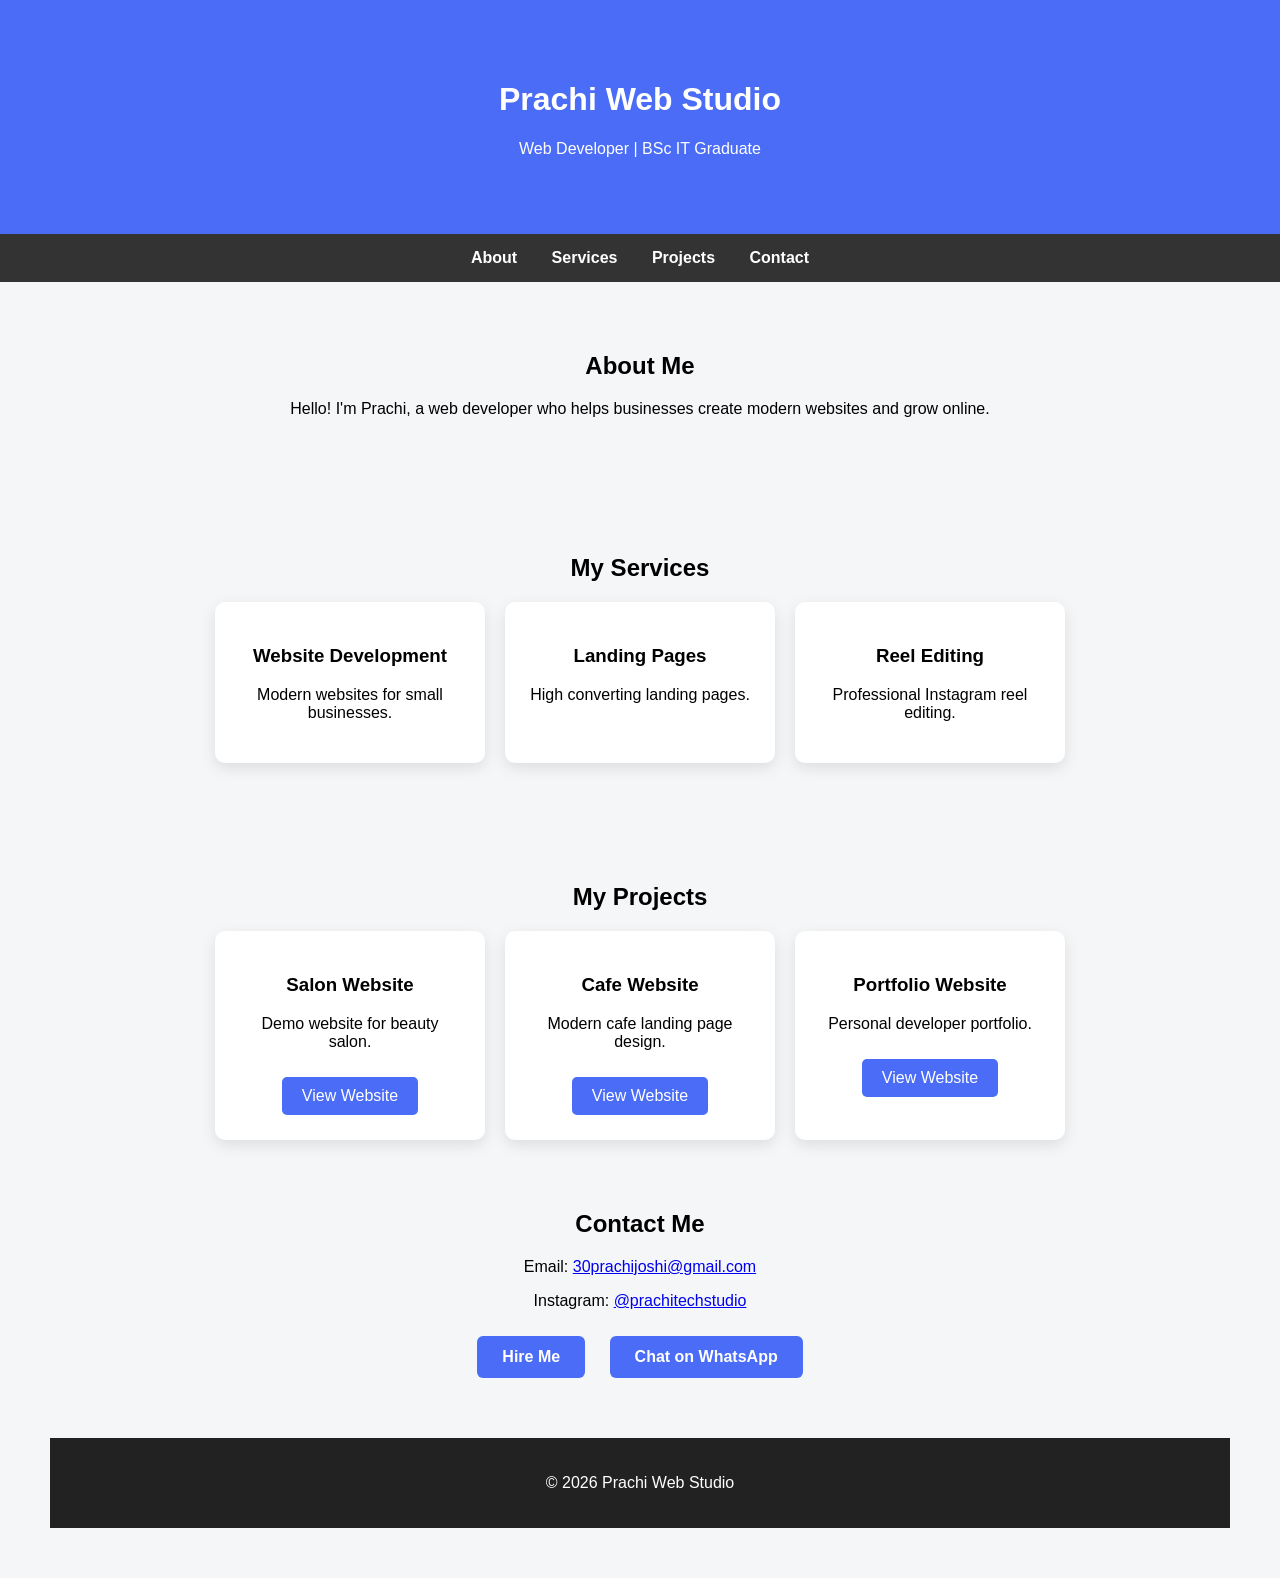
==== index.html @ bec8d9a1 "Update index.html" ====
<!DOCTYPE html>
<html>
<head>
<title>Prachi Web Studio</title>
<link rel="stylesheet" href="style.css">
</head>

<body>

<header>
<h1>Prachi Web Studio</h1>
<p>Web Developer | BSc IT Graduate</p>
</header>

<nav>
<a href="#about">About</a>
<a href="#services">Services</a>
<a href="#projects">Projects</a>
<a href="#contact">Contact</a>
</nav>

<section id="about">
<h2>About Me</h2>
<p>Hello! I'm Prachi, a web developer who helps businesses create modern websites and grow online.</p>
</section>

<section id="services">
<h2>My Services</h2>

<div class="container">

<div class="card">
<h3>Website Development</h3>
<p>Modern websites for small businesses.</p>
</div>

<div class="card">
<h3>Landing Pages</h3>
<p>High converting landing pages.</p>
</div>

<div class="card">
<h3>Reel Editing</h3>
<p>Professional Instagram reel editing.</p>
</div>

</div>

</section>

<section id="projects">

<h2>My Projects</h2>

<div class="container">

<div class="card">
<h3>Salon Website</h3>
<p>Demo website for beauty salon.</p>
<a href="salon-website/" class="project-btn">View Website</a>
</div>

<div class="card">
<h3>Cafe Website</h3>
<p>Modern cafe landing page design.</p>
<a href="cafe-website/" class="project-btn">View Website</a>
</div>

<div class="card">
<h3>Portfolio Website</h3>
<p>Personal developer portfolio.</p>
<a href="portfolio-website/" class="project-btn">View Website</a>
</div>

</div>

<section id="contact">

<h2>Contact Me</h2>

<p>Email: <a href="mailto:30prachijoshi@gmail.com">30prachijoshi@gmail.com</a></p>

<p>Instagram: <a href="https://www.instagram.com/prachitechstudio" target="_blank">@prachitechstudio</a></p>

<a href="mailto:30prachijoshi@gmail.com" class="contact-btn">Hire Me</a>

<a href="https://wa.me/919653241421?text=Hello%20Prachi,%20I%20came%20across%20your%20portfolio%20and%20I%20am%20interested%20in%20your%20web%20development%20services.%20I%20would%20like%20to%20discuss%20a%20project%20with%20you." target="_blank" class="contact-btn">Chat on WhatsApp</a>

</section>

<footer>

<p>© 2026 Prachi Web Studio</p>

</footer>

</body>
</html>
---- style.css ----
body{
font-family:Arial;
margin:0;
background:#f4f6f8;
text-align:center;
}

header{
background:#4a6cf7;
color:white;
padding:60px;
}

nav{
background:#333;
padding:15px;
}

nav a{
color:white;
margin:15px;
text-decoration:none;
font-weight:bold;
}

section{
padding:50px;
}

.container{
display:flex;
justify-content:center;
gap:20px;
flex-wrap:wrap;
}

.card{
background:white;
padding:25px;
width:220px;
border-radius:10px;
box-shadow:0 5px 15px rgba(0,0,0,0.1);
}

button{
background:#4a6cf7;
color:white;
border:none;
padding:12px 25px;
border-radius:5px;
cursor:pointer;
}

footer{
background:#222;
color:white;
padding:20px;
}

.project-btn{
display:inline-block;
margin-top:10px;
padding:10px 20px;
background:#4a6cf7;
color:white;
text-decoration:none;
border-radius:5px;
}

.contact-btn{
display:inline-block;
margin:10px;
padding:12px 25px;
background:#4a6cf7;
color:white;
text-decoration:none;
border-radius:6px;
font-weight:bold;
}

.whatsapp-float{
position:fixed;
bottom:20px;
right:20px;
background:#25D366;
color:white;
padding:15px 20px;
border-radius:50px;
text-decoration:none;
font-weight:bold;
box-shadow:0 4px 10px rgba(0,0,0,0.2);
}
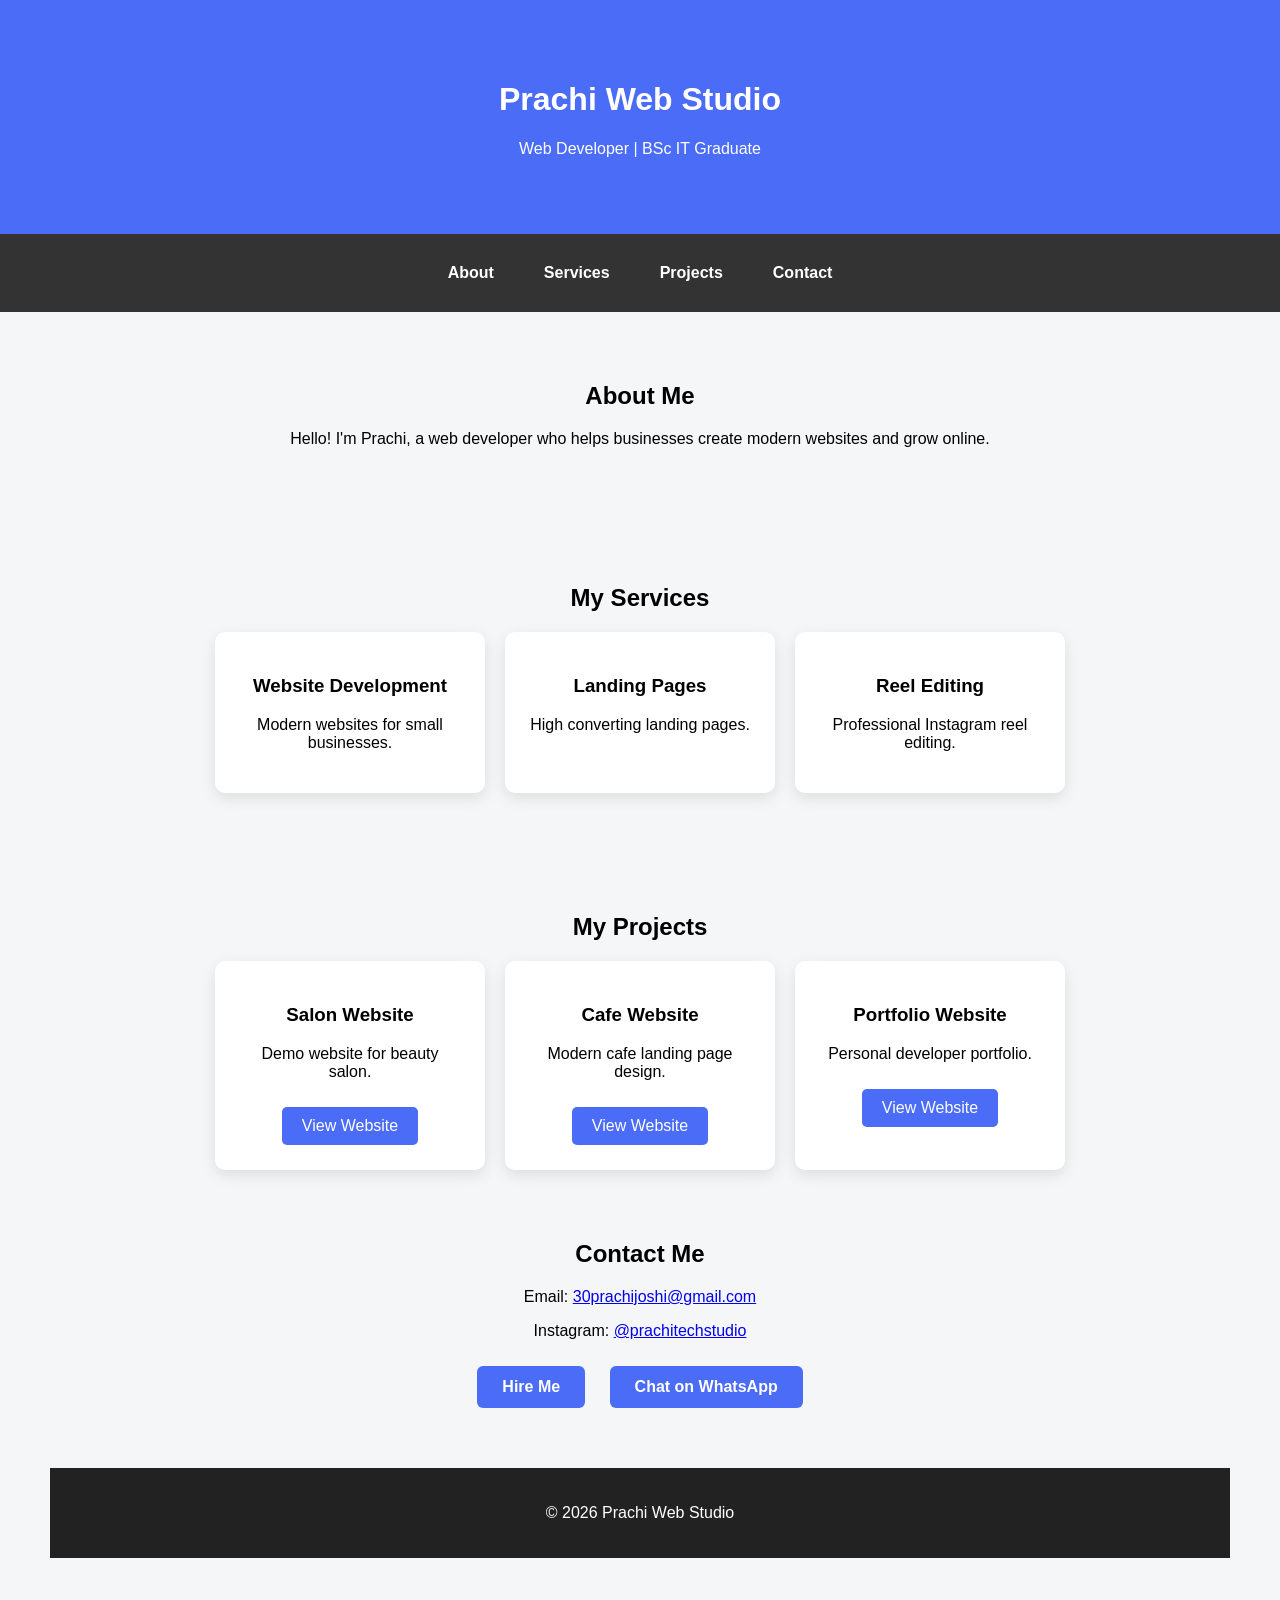
==== commit 8d4193cf: "Update index.html" ====
--- a/index.html
+++ b/index.html
@@ -2,6 +2,7 @@
 <html>
 <head>
 <title>Prachi Web Studio</title>
+<meta name="viewport" content="width=device-width, initial-scale=1.0">
 <link rel="stylesheet" href="style.css">
 </head>
 
@@ -13,10 +14,18 @@
 </header>
 
 <nav>
+
+<div class="menu-toggle" onclick="toggleMenu()">
+☰
+</div>
+
+<div class="nav-links" id="navLinks">
 <a href="#about">About</a>
 <a href="#services">Services</a>
 <a href="#projects">Projects</a>
 <a href="#contact">Contact</a>
+</div>
+
 </nav>
 
 <section id="about">
@@ -80,7 +89,7 @@
 
 <p>Email: <a href="mailto:30prachijoshi@gmail.com">30prachijoshi@gmail.com</a></p>
 
-<p>Instagram: <a href="https://www.instagram.com/prachitechstudio" target="_blank">@prachitechstudio</a></p>
+<p>Instagram: <a href="https://www.instagram.com/prachitechstudio/" target="_blank">@prachitechstudio</a></p>
 
 <a href="mailto:30prachijoshi@gmail.com" class="contact-btn">Hire Me</a>
 
@@ -94,5 +103,20 @@
 
 </footer>
 
+<script>
+
+function toggleMenu(){
+var menu=document.getElementById("navLinks");
+
+if(menu.style.display==="block"){
+menu.style.display="none";
+}else{
+menu.style.display="block";
+}
+
+}
+
+</script>
+
 </body>
 </html>
--- a/style.css
+++ b/style.css
@@ -90,3 +90,82 @@
 font-weight:bold;
 box-shadow:0 4px 10px rgba(0,0,0,0.2);
 }
+
+/* Tablet */
+@media (max-width:900px){
+
+.container{
+flex-direction:column;
+align-items:center;
+}
+
+nav a{
+display:block;
+margin:10px 0;
+}
+
+.hero{
+padding:60px 20px;
+}
+
+}
+
+/* Mobile */
+@media (max-width:600px){
+
+h1{
+font-size:28px;
+}
+
+.card{
+width:90%;
+}
+
+.hero{
+padding:50px 15px;
+}
+
+.contact-btn{
+display:block;
+margin:10px auto;
+width:200px;
+}
+
+}
+
+.menu-toggle{
+display:none;
+font-size:28px;
+cursor:pointer;
+color:white;
+}
+
+.nav-links{
+display:flex;
+justify-content:center;
+gap:20px;
+}
+
+/* Mobile menu */
+@media (max-width:768px){
+
+.menu-toggle{
+display:block;
+text-align:center;
+padding:10px;
+background:#222;
+}
+
+.nav-links{
+display:none;
+flex-direction:column;
+text-align:center;
+background:#222;
+}
+
+.nav-links a{
+display:block;
+padding:10px;
+}
+
+}
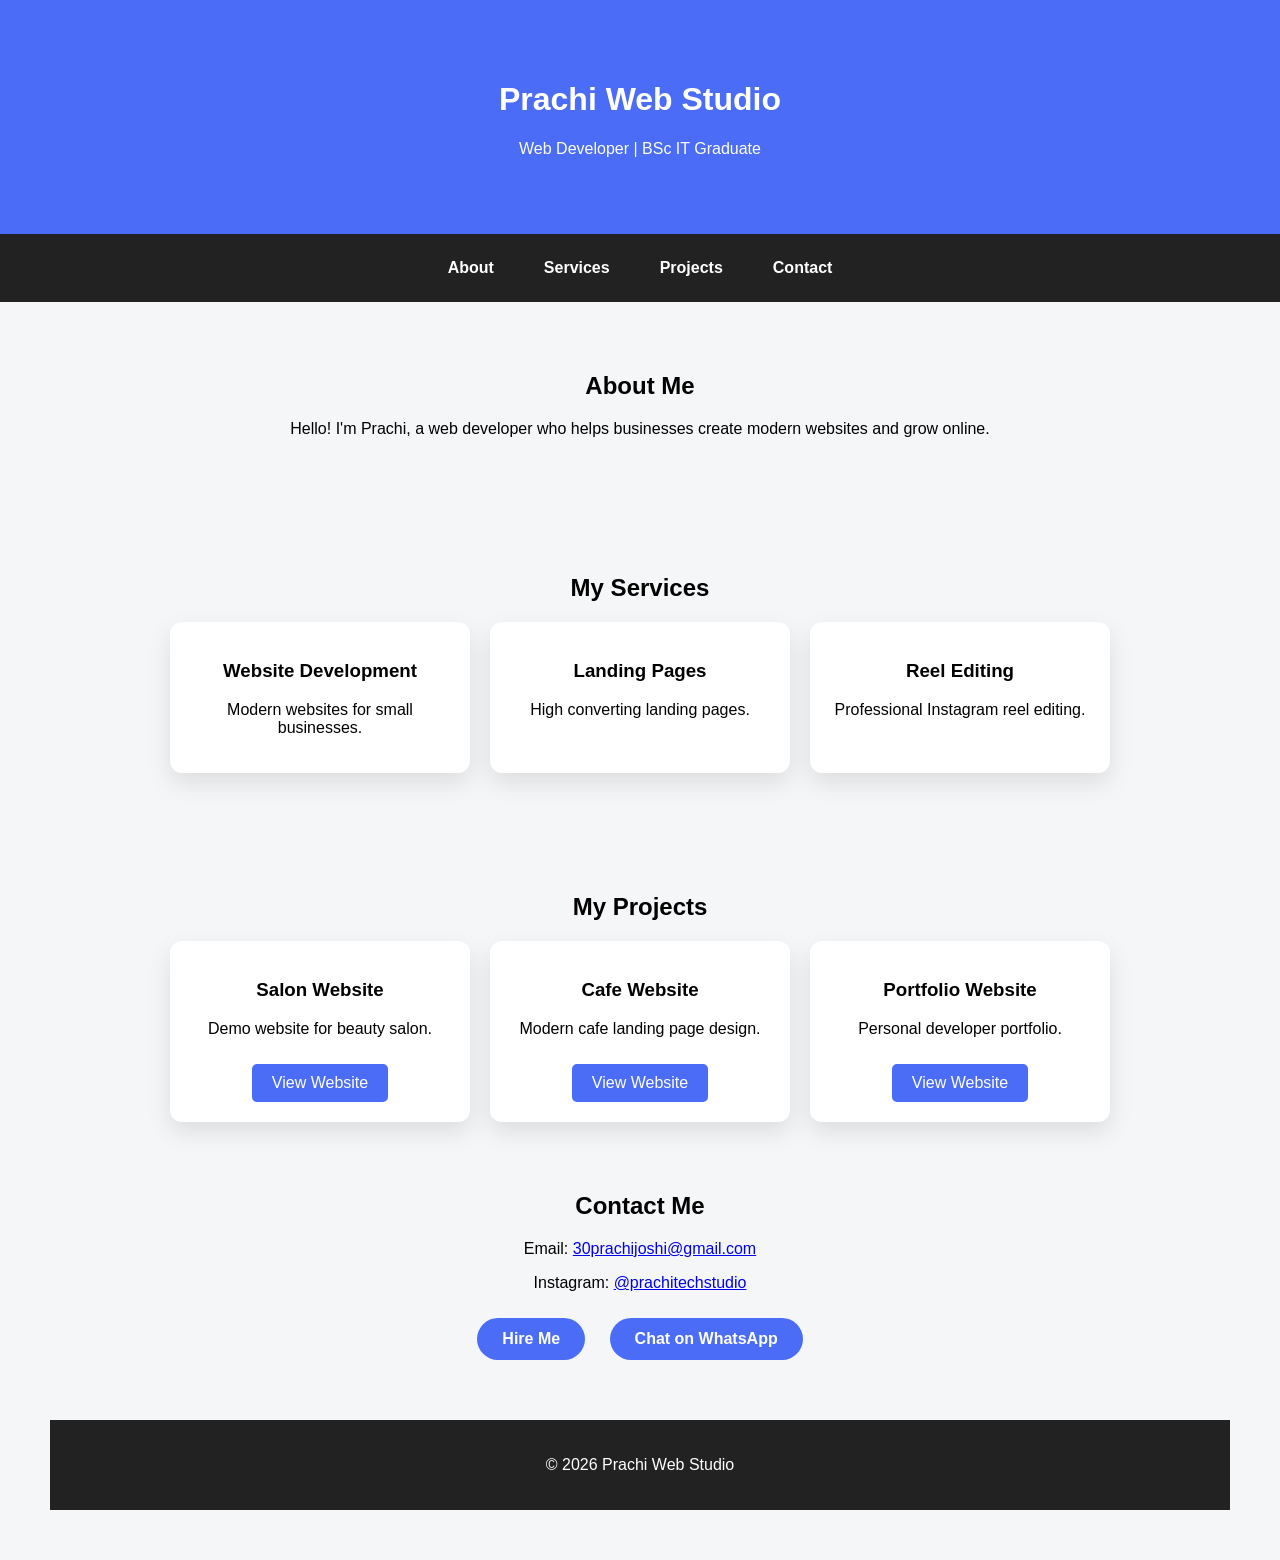
==== commit afa6af7b: "Update index.html" ====
--- a/index.html
+++ b/index.html
@@ -15,9 +15,7 @@
 
 <nav>
 
-<div class="menu-toggle" onclick="toggleMenu()">
-☰
-</div>
+<div class="menu-toggle" onclick="toggleMenu()">☰</div>
 
 <div class="nav-links" id="navLinks">
 <a href="#about">About</a>
--- a/style.css
+++ b/style.css
@@ -36,10 +36,16 @@
 
 .card{
 background:white;
-padding:25px;
-width:220px;
-border-radius:10px;
-box-shadow:0 5px 15px rgba(0,0,0,0.1);
+padding:20px;
+width:260px;
+border-radius:12px;
+box-shadow:0 10px 25px rgba(0,0,0,0.1);
+transition:0.3s;
+}
+
+.card:hover{
+transform:translateY(-8px);
+box-shadow:0 15px 30px rgba(0,0,0,0.2);
 }
 
 button{
@@ -74,8 +80,13 @@
 background:#4a6cf7;
 color:white;
 text-decoration:none;
-border-radius:6px;
+border-radius:30px;
 font-weight:bold;
+transition:0.3s;
+}
+
+.contact-btn:hover{
+background:#2f4ed8;
 }
 
 .whatsapp-float{
@@ -133,11 +144,20 @@
 
 }
 
+nav{
+background:#222;
+padding:10px;
+position:relative;
+}
+
 .menu-toggle{
 display:none;
 font-size:28px;
 cursor:pointer;
 color:white;
+position:absolute;
+left:15px;
+top:10px;
 }
 
 .nav-links{
@@ -146,26 +166,44 @@
 gap:20px;
 }
 
-/* Mobile menu */
+.nav-links a{
+color:white;
+text-decoration:none;
+}
+
+/* Mobile */
 @media (max-width:768px){
 
 .menu-toggle{
 display:block;
-text-align:center;
-padding:10px;
-background:#222;
 }
 
 .nav-links{
 display:none;
 flex-direction:column;
+background:#222;
+margin-top:40px;
+}
+
+.nav-links a{
+padding:10px;
+border-top:1px solid #444;
+}
+
+}
+
+.hero{
+background:linear-gradient(135deg,#4a6cf7,#6a8cff);
+color:white;
+padding:100px 20px;
 text-align:center;
-background:#222;
-}
-
-.nav-links a{
-display:block;
-padding:10px;
-}
-
-}
+}
+
+.hero h1{
+font-size:40px;
+margin-bottom:10px;
+}
+
+.hero p{
+font-size:18px;
+}
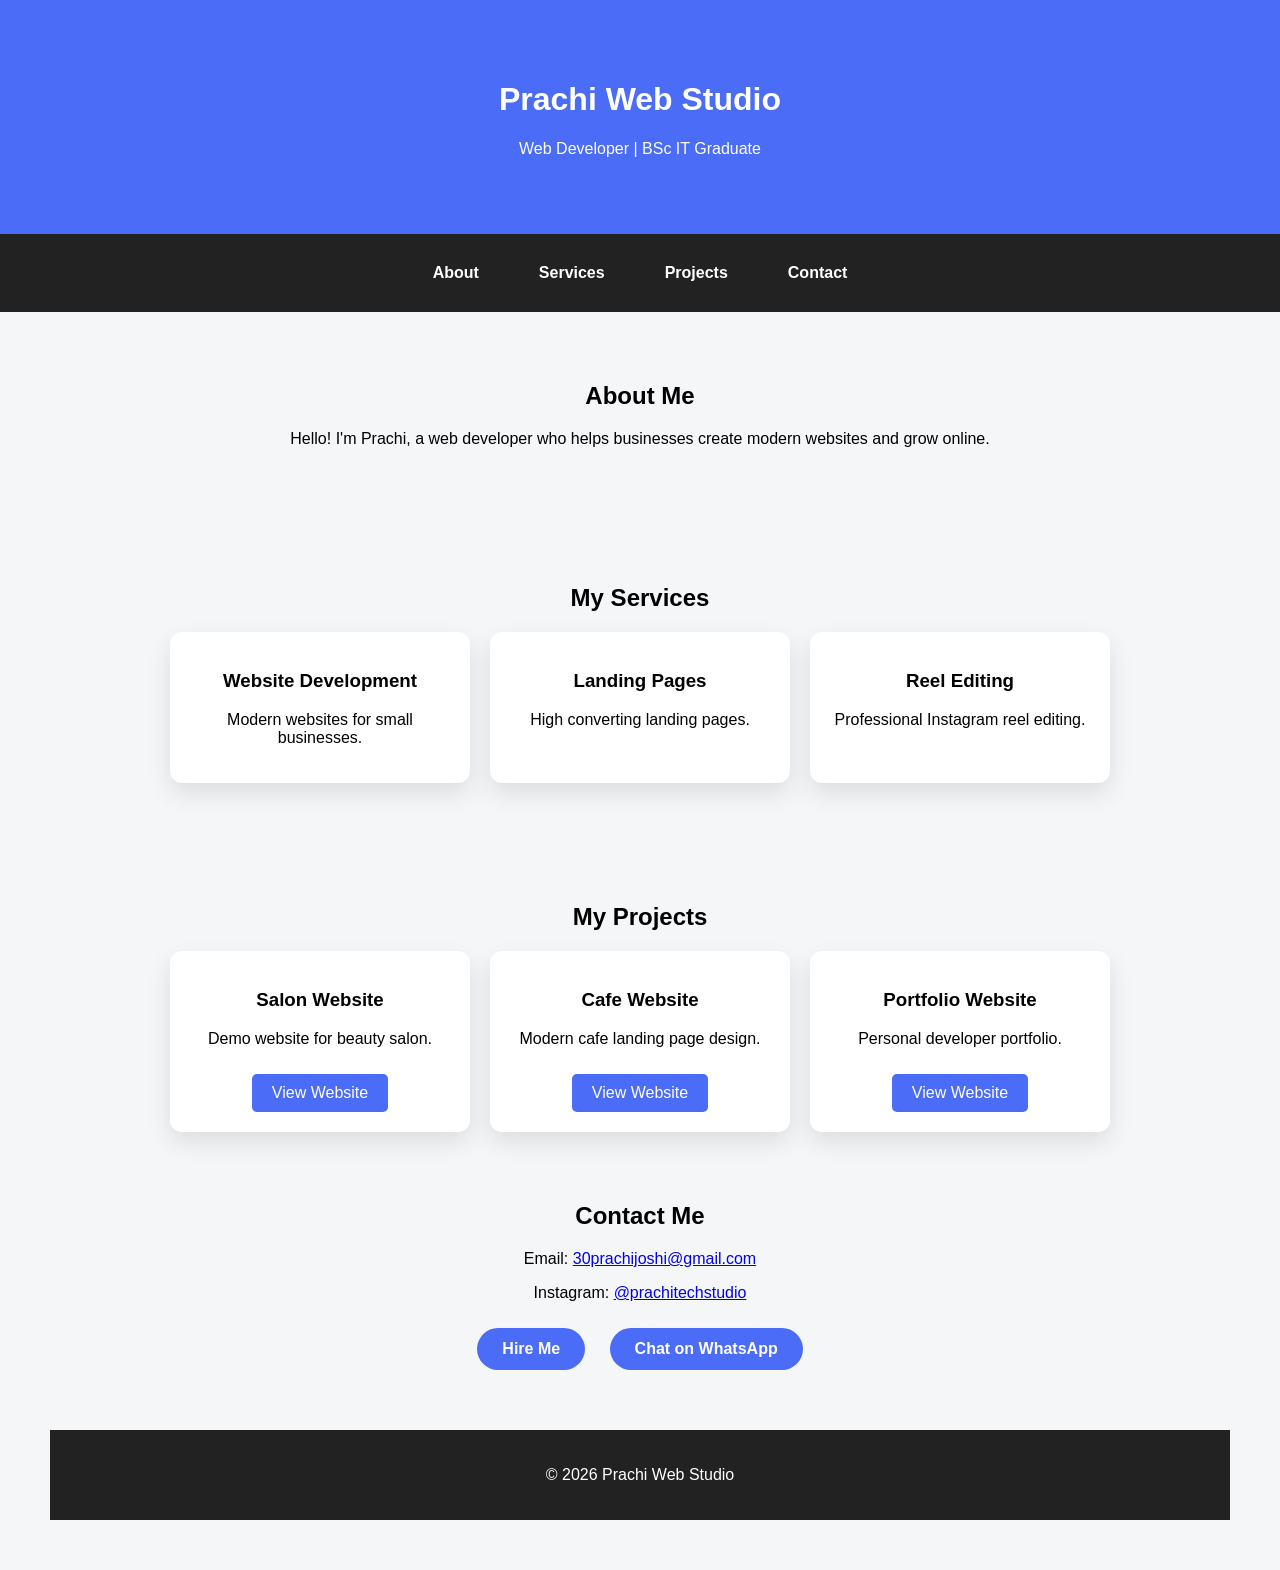
==== commit 1376a2e1: "Update index.html" ====
--- a/index.html
+++ b/index.html
@@ -13,7 +13,7 @@
 <p>Web Developer | BSc IT Graduate</p>
 </header>
 
-<nav>
+<nav class="navbar">
 
 <div class="menu-toggle" onclick="toggleMenu()">☰</div>
 
@@ -104,12 +104,14 @@
 <script>
 
 function toggleMenu(){
-var menu=document.getElementById("navLinks");
 
-if(menu.style.display==="block"){
-menu.style.display="none";
-}else{
-menu.style.display="block";
+var menu = document.getElementById("navLinks");
+
+if(menu.style.display === "block"){
+menu.style.display = "none";
+}
+else{
+menu.style.display = "block";
 }
 
 }
--- a/style.css
+++ b/style.css
@@ -144,34 +144,42 @@
 
 }
 
-nav{
+/* NAVBAR */
+
+.navbar{
 background:#222;
-padding:10px;
+padding:15px;
 position:relative;
 }
+
+/* Desktop Menu */
+
+.nav-links{
+display:flex;
+justify-content:center;
+gap:30px;
+}
+
+.nav-links a{
+color:white;
+text-decoration:none;
+font-size:16px;
+}
+
+/* Menu icon */
 
 .menu-toggle{
 display:none;
 font-size:28px;
+color:white;
 cursor:pointer;
-color:white;
 position:absolute;
+top:15px;
 left:15px;
-top:10px;
-}
-
-.nav-links{
-display:flex;
-justify-content:center;
-gap:20px;
-}
-
-.nav-links a{
-color:white;
-text-decoration:none;
-}
-
-/* Mobile */
+}
+
+/* MOBILE */
+
 @media (max-width:768px){
 
 .menu-toggle{
@@ -182,15 +190,20 @@
 display:none;
 flex-direction:column;
 background:#222;
-margin-top:40px;
+position:absolute;
+top:50px;
+left:0;
+width:100%;
 }
 
 .nav-links a{
-padding:10px;
+padding:12px;
 border-top:1px solid #444;
-}
-
-}
+text-align:center;
+}
+
+}
+
 
 .hero{
 background:linear-gradient(135deg,#4a6cf7,#6a8cff);
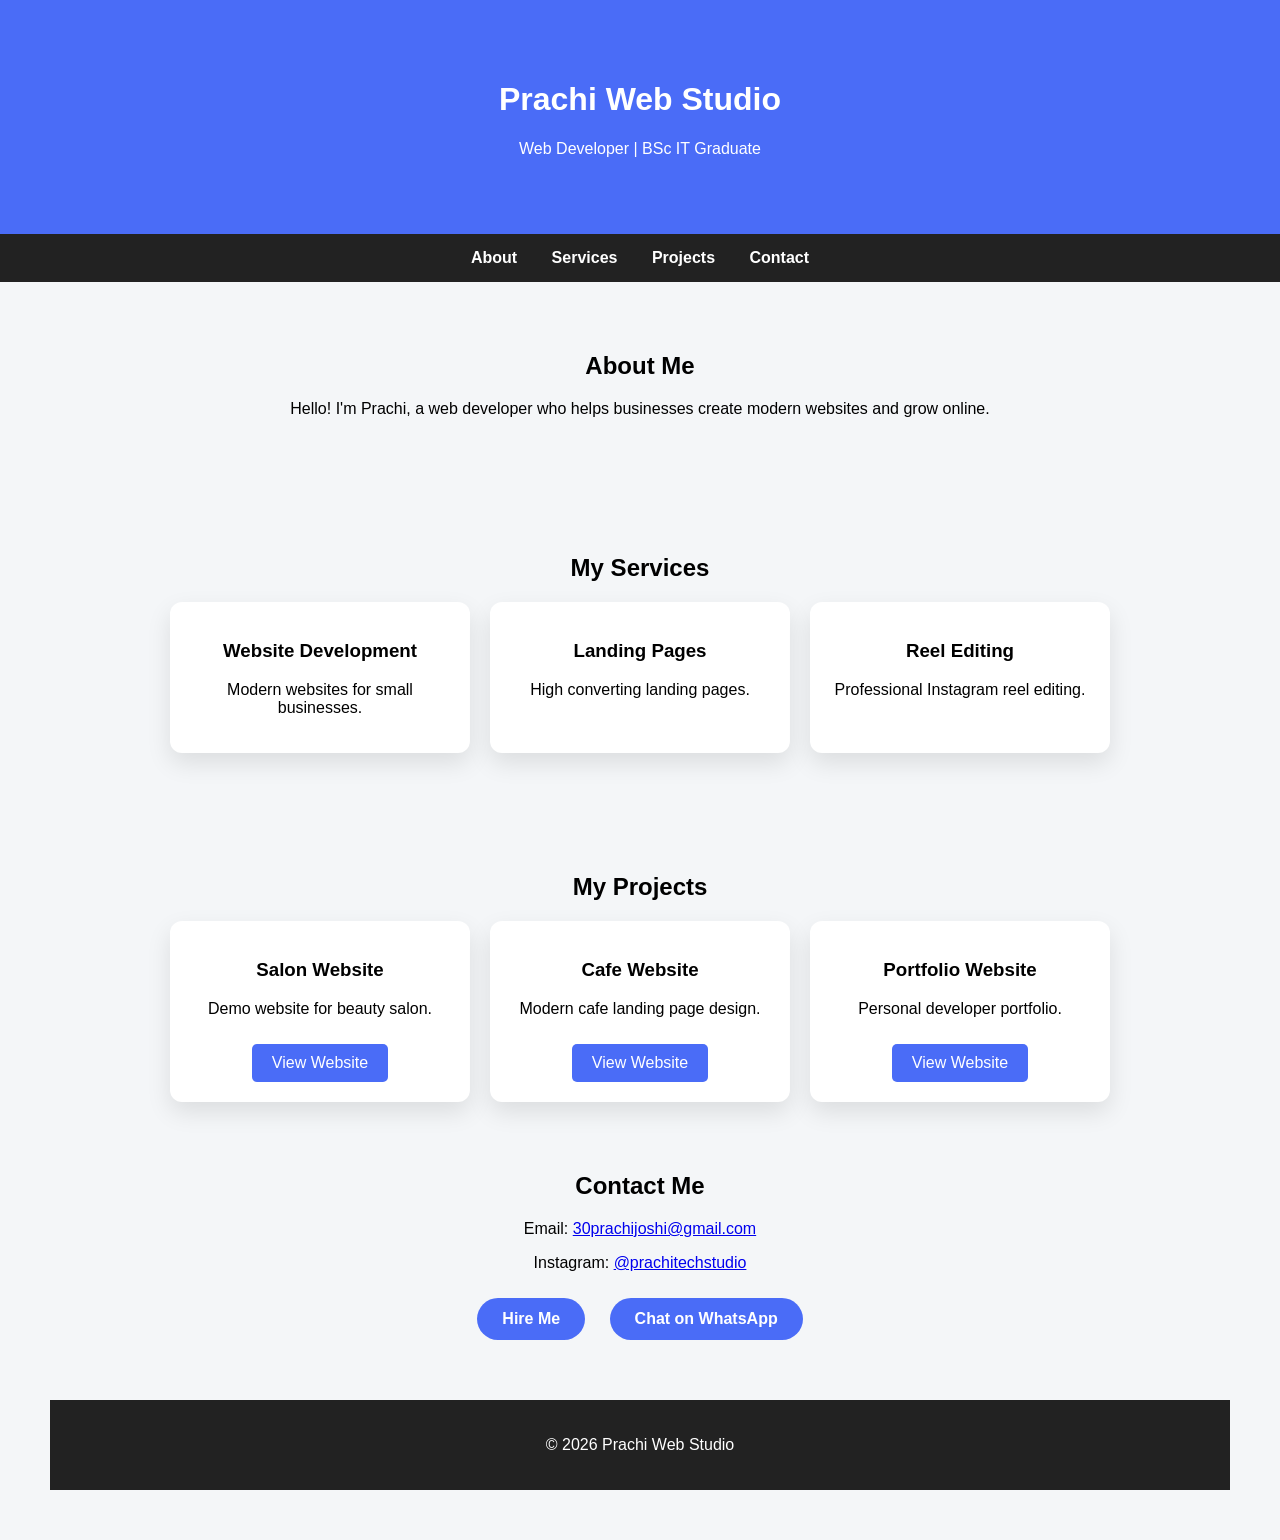
==== commit 5e1d2fdb: "Update index.html" ====
--- a/index.html
+++ b/index.html
@@ -14,8 +14,6 @@
 </header>
 
 <nav class="navbar">
-
-<div class="menu-toggle" onclick="toggleMenu()">☰</div>
 
 <div class="nav-links" id="navLinks">
 <a href="#about">About</a>
@@ -101,22 +99,5 @@
 
 </footer>
 
-<script>
-
-function toggleMenu(){
-
-var menu = document.getElementById("navLinks");
-
-if(menu.style.display === "block"){
-menu.style.display = "none";
-}
-else{
-menu.style.display = "block";
-}
-
-}
-
-</script>
-
 </body>
 </html>
--- a/style.css
+++ b/style.css
@@ -144,66 +144,24 @@
 
 }
 
-/* NAVBAR */
-
 .navbar{
 background:#222;
 padding:15px;
-position:relative;
+display:flex;
+justify-content:center;
+gap:25px;
+flex-wrap:wrap;
 }
 
-/* Desktop Menu */
-
-.nav-links{
-display:flex;
-justify-content:center;
-gap:30px;
-}
-
-.nav-links a{
+.navbar a{
 color:white;
 text-decoration:none;
 font-size:16px;
 }
 
-/* Menu icon */
-
-.menu-toggle{
-display:none;
-font-size:28px;
-color:white;
-cursor:pointer;
-position:absolute;
-top:15px;
-left:15px;
+.navbar a:hover{
+color:#4a6cf7;
 }
-
-/* MOBILE */
-
-@media (max-width:768px){
-
-.menu-toggle{
-display:block;
-}
-
-.nav-links{
-display:none;
-flex-direction:column;
-background:#222;
-position:absolute;
-top:50px;
-left:0;
-width:100%;
-}
-
-.nav-links a{
-padding:12px;
-border-top:1px solid #444;
-text-align:center;
-}
-
-}
-
 
 .hero{
 background:linear-gradient(135deg,#4a6cf7,#6a8cff);
